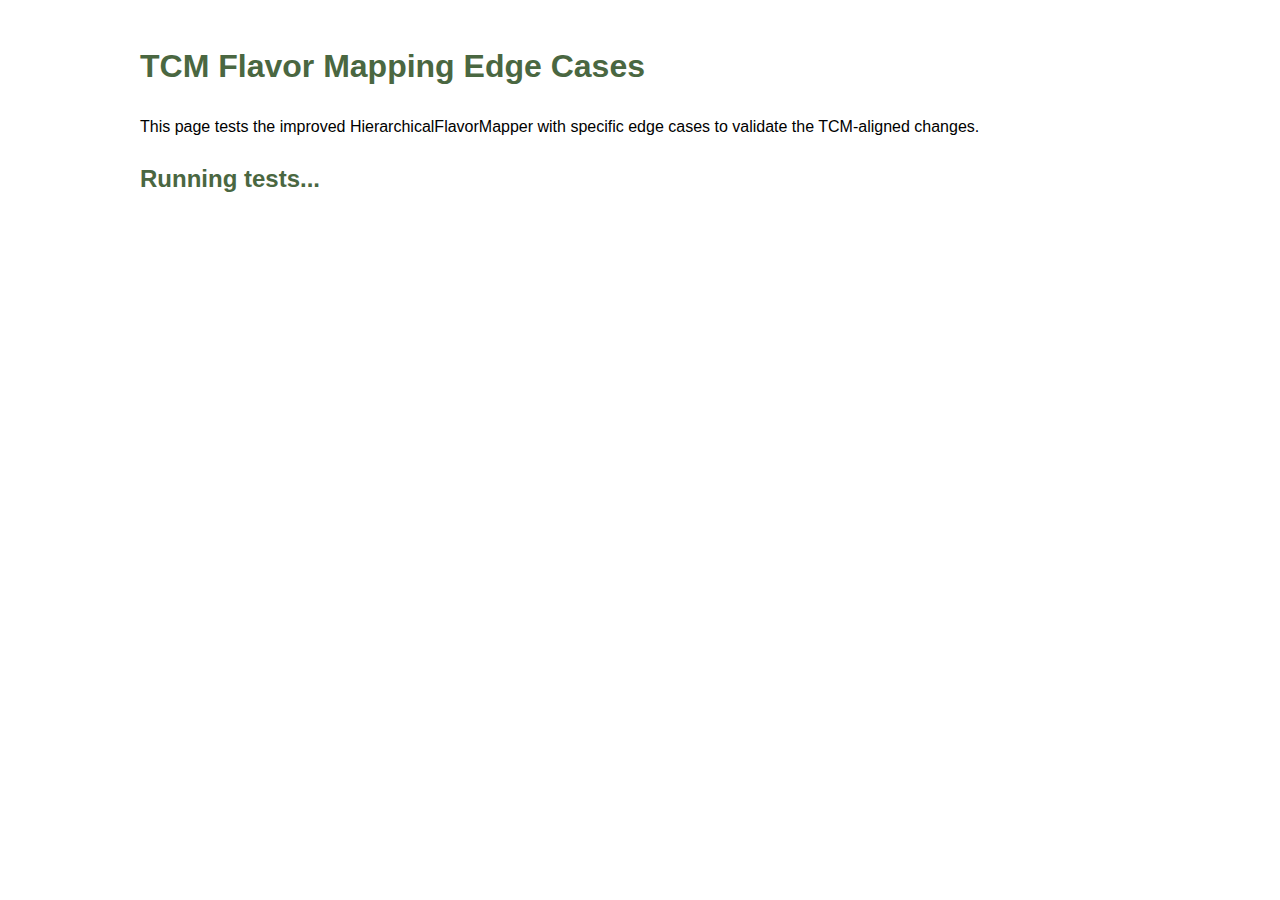
==== _validation/tcm-tests/tcm-edge-case-tests.html @ 66bfef79 "- **Consolidated Flavor Mapping to a Single Implementation**   - Renamed HierarchicalFlavorMapper to" ====
<!DOCTYPE html>
<html lang="en">
<head>
    <meta charset="UTF-8">
    <meta name="viewport" content="width=device-width, initial-scale=1.0">
    <title>TCM Flavor Mapping Edge Cases</title>
    <style>
        body {
            font-family: Arial, sans-serif;
            max-width: 1000px;
            margin: 0 auto;
            padding: 20px;
            line-height: 1.6;
        }
        h1, h2, h3 {
            color: #4A6741;
        }
        .test-section {
            margin-bottom: 30px;
            padding: 20px;
            border: 1px solid #ddd;
            border-radius: 5px;
            background-color: #f9f9f9;
        }
        pre {
            background-color: #f5f5f5;
            padding: 10px;
            border-radius: 5px;
            overflow-x: auto;
            font-size: 14px;
        }
        .element-highlight {
            display: inline-block;
            padding: 3px 8px;
            margin-right: 5px;
            border-radius: 4px;
            font-weight: bold;
        }
        .element-wood {
            background-color: #91C788;
            color: #fff;
        }
        .element-fire {
            background-color: #FF8882;
            color: #fff;
        }
        .element-earth {
            background-color: #F3B263;
            color: #fff;
        }
        .element-metal {
            background-color: #B6C9F0;
            color: #fff;
        }
        .element-water {
            background-color: #86BBD8;
            color: #fff;
        }
        .threshold-indicator {
            font-weight: bold;
            padding: 5px 10px;
            border-radius: 4px;
            display: inline-block;
            margin-top: 10px;
        }
        .passed {
            background-color: #DFF0D8;
            color: #3C763D;
            border: 1px solid #D6E9C6;
        }
        .failed {
            background-color: #F2DEDE;
            color: #A94442;
            border: 1px solid #EBCCD1;
        }
    </style>
</head>
<body>
    <h1>TCM Flavor Mapping Edge Cases</h1>
    <p>This page tests the improved HierarchicalFlavorMapper with specific edge cases to validate the TCM-aligned changes.</p>
    
    <div id="test-results">
        <h2>Running tests...</h2>
    </div>

    <script type="module">
        import FlavorProfileMapper from '../../js/data/FlavorProfileMapper.js';

        // Initialize mapper
        const mapper = new FlavorProfileMapper();
        const resultsContainer = document.getElementById('test-results');
        let testResults = '<h2>TCM Edge Case Test Results</h2>';

        // Format element distribution to percentage display
        function formatElementDistribution(elements) {
            let result = '';
            Object.entries(elements)
                .sort(([, a], [, b]) => b - a)
                .forEach(([element, value]) => {
                    const percentage = (value * 100).toFixed(1);
                    result += `<span class="element-highlight element-${element}">${element.toUpperCase()}: ${percentage}%</span> `;
                });
            return result;
        }

        // Check if a test passes a particular threshold
        function checkThreshold(value, threshold, comparator = '>=') {
            switch(comparator) {
                case '>=': return value >= threshold;
                case '>': return value > threshold;
                case '<=': return value <= threshold;
                case '<': return value < threshold;
                case '=': return Math.abs(value - threshold) < 0.0001;
                default: return false;
            }
        }

        // Create threshold indicator display
        function createThresholdIndicator(value, threshold, comparator = '>=', label = null) {
            const passes = checkThreshold(value, threshold, comparator);
            const displayLabel = label || `${comparator} ${threshold}`;
            return `<div class="threshold-indicator ${passes ? 'passed' : 'failed'}">
                ${value.toFixed(2)} ${displayLabel}: ${passes ? 'PASSED ✓' : 'FAILED ✗'}
            </div>`;
        }

        // CASE 1: Test direct flavor-to-element mappings
        testResults += `
        <div class="test-section">
            <h3>1. Direct TCM Flavor-to-Element Mappings</h3>
            <p>Testing that direct flavor mappings align with TCM principles. Primary elements should be at least 95% of the distribution.</p>
        `;
        
        const tcmFlavors = ["sour", "bitter", "sweet", "pungent", "salty"];
        const expectedElements = ["wood", "fire", "earth", "metal", "water"];

        tcmFlavors.forEach((flavor, index) => {
            const elements = mapper.mapFlavorToElements(flavor);
            const primaryElement = expectedElements[index];
            const primaryValue = elements[primaryElement];
            
            testResults += `
            <div>
                <strong>${flavor}</strong>: ${formatElementDistribution(elements)}
                ${createThresholdIndicator(primaryValue, 0.95, '>=', `${primaryElement.toUpperCase()} >= 95%`)}
            </div>
            `;
        });
        
        testResults += `</div>`;

        // CASE 2: Test purely salty profile
        testResults += `
        <div class="test-section">
            <h3>2. Purely Salty Profile</h3>
            <p>Testing that a purely salty profile produces >95% Water element.</p>
        `;
        
        const saltyProfile = ["salty", "briny", "seaweed"];
        const saltyResults = mapper.mapFlavorProfileToElements(saltyProfile);
        
        testResults += `
            <p><strong>Profile:</strong> ${saltyProfile.join(", ")}</p>
            <p><strong>Element Distribution:</strong> ${formatElementDistribution(saltyResults)}</p>
            ${createThresholdIndicator(saltyResults.water, 0.95, '>=', 'Water >= 95%')}
        </div>
        `;

        // CASE 3: Citrus + Grassy should emphasize Wood (sour) and Fire (bitter)
        testResults += `
        <div class="test-section">
            <h3>3. Citrus + Grassy Profile</h3>
            <p>Testing that citrus and grassy notes together emphasize Wood (sour) and Fire (bitter) elements.</p>
        `;
        
        const citrusGrassyProfile = ["citrus", "grassy", "lemon", "fresh"];
        const citrusGrassyResults = mapper.mapFlavorProfileToElements(citrusGrassyProfile);
        
        testResults += `
            <p><strong>Profile:</strong> ${citrusGrassyProfile.join(", ")}</p>
            <p><strong>Element Distribution:</strong> ${formatElementDistribution(citrusGrassyResults)}</p>
            <div style="display: flex; gap: 10px;">
                ${createThresholdIndicator(citrusGrassyResults.wood, 0.6, '>=', 'Wood >= 60%')}
                ${createThresholdIndicator(citrusGrassyResults.fire, 0.1, '>=', 'Fire >= 10%')}
            </div>
        </div>
        `;

        // CASE 4: Test the malty context-dependent mapping
        testResults += `
        <div class="test-section">
            <h3>4. Malty in Different Contexts</h3>
            <p>Testing that "malty" is interpreted differently when it appears with roasted notes.</p>
        `;
        
        const maltyAlone = mapper.mapFlavorToElements("malty");
        const maltyWithRoasted = mapper.mapFlavorToElements("malty", ["roasted", "toast"]);
        
        testResults += `
            <div>
                <p><strong>Malty alone:</strong> ${formatElementDistribution(maltyAlone)}</p>
                ${createThresholdIndicator(maltyAlone.earth, 0.9, '>=', 'Earth >= 90%')}
            </div>
            
            <div>
                <p><strong>Malty with roasted notes:</strong> ${formatElementDistribution(maltyWithRoasted)}</p>
                ${createThresholdIndicator(maltyWithRoasted.earth, 0.5, '>=', 'Earth >= 50%')}
                ${createThresholdIndicator(maltyWithRoasted.fire, 0.3, '>=', 'Fire >= 30%')}
            </div>
        </div>
        `;

        // CASE 5: Test the aged category revision (now Earth/sweet dominant)
        testResults += `
        <div class="test-section">
            <h3>5. Aged Tea Profile</h3>
            <p>Testing that aged teas now emphasize Earth (sweet) due to fermentation's transformative nature.</p>
        `;
        
        const agedProfile = ["aged", "vintage", "fermented", "complex"];
        const agedResults = mapper.mapFlavorProfileToElements(agedProfile);
        
        testResults += `
            <p><strong>Profile:</strong> ${agedProfile.join(", ")}</p>
            <p><strong>Element Distribution:</strong> ${formatElementDistribution(agedResults)}</p>
            ${createThresholdIndicator(agedResults.earth, 0.5, '>=', 'Earth >= 50%')}
        </div>
        `;

        // CASE 6: Test green_vegetal vs vegetal category distinction
        testResults += `
        <div class="test-section">
            <h3>6. Green Vegetal vs Vegetal Distinction</h3>
            <p>Testing the separation of fresh green notes (Wood/sour) from cooked vegetal notes (Fire/bitter).</p>
        `;
        
        const greenVegetalProfile = ["fresh", "grassy", "green", "herbaceous"];
        const matureVegetalProfile = ["vegetal", "spinach", "cooked greens", "artichoke"];

        const greenResults = mapper.mapFlavorProfileToElements(greenVegetalProfile);
        const matureResults = mapper.mapFlavorProfileToElements(matureVegetalProfile);
        
        testResults += `
            <div>
                <p><strong>Green Profile:</strong> ${greenVegetalProfile.join(", ")}</p>
                <p><strong>Element Distribution:</strong> ${formatElementDistribution(greenResults)}</p>
                ${createThresholdIndicator(greenResults.wood, 0.5, '>=', 'Wood >= 50%')}
            </div>
            
            <div style="margin-top: 20px;">
                <p><strong>Mature Profile:</strong> ${matureVegetalProfile.join(", ")}</p>
                <p><strong>Element Distribution:</strong> ${formatElementDistribution(matureResults)}</p>
                ${createThresholdIndicator(matureResults.fire, 0.6, '>=', 'Fire >= 60%')}
            </div>
        </div>
        `;

        // CASE 7: Test normalization change - dominant flavor profiles
        testResults += `
        <div class="test-section">
            <h3>7. Dominant Flavor Profile</h3>
            <p>Testing that strong dominant flavors preserve their element associations without normalization diluting them.</p>
        `;
        
        const dominantProfile = ["salty", "salty", "salty", "briny", "oceanic"];
        const dominantResults = mapper.mapFlavorProfileToElements(dominantProfile);
        
        testResults += `
            <p><strong>Profile:</strong> ${dominantProfile.join(", ")}</p>
            <p><strong>Element Distribution:</strong> ${formatElementDistribution(dominantResults)}</p>
            ${createThresholdIndicator(dominantResults.water, 0.9, '>=', 'Water >= 90%')}
        </div>
        `;

        // Add explanatory notes about the changes made
        testResults += `
        <div class="test-section">
            <h3>Summary of TCM Alignment Improvements</h3>
            <ol>
                <li><strong>Simplified Element-Flavor Weights:</strong> Adjusted TCM flavor-to-element distributions to prioritize primary elements (95% to primary element, 5% to secondary).</li>
                <li><strong>Added Green Vegetal Category:</strong> Created a specific green_vegetal category for fresh vegetal notes, emphasizing Wood (sour) element, while mature vegetal notes emphasize Fire (bitter).</li>
                <li><strong>Revised Aged Tea Mapping:</strong> Changed aged teas to emphasize Earth (sweet) due to fermentation's transformative nature in TCM.</li>
                <li><strong>Context-Sensitive Malty Mapping:</strong> Added logic to interpret "malty" differently when it appears with roasted notes.</li>
                <li><strong>Optimized Normalization:</strong> Skip normalization for profiles with dominant flavors to preserve strong TCM associations.</li>
            </ol>
        </div>
        `;

        // Update the test results container
        resultsContainer.innerHTML = testResults;
    </script>
</body>
</html>
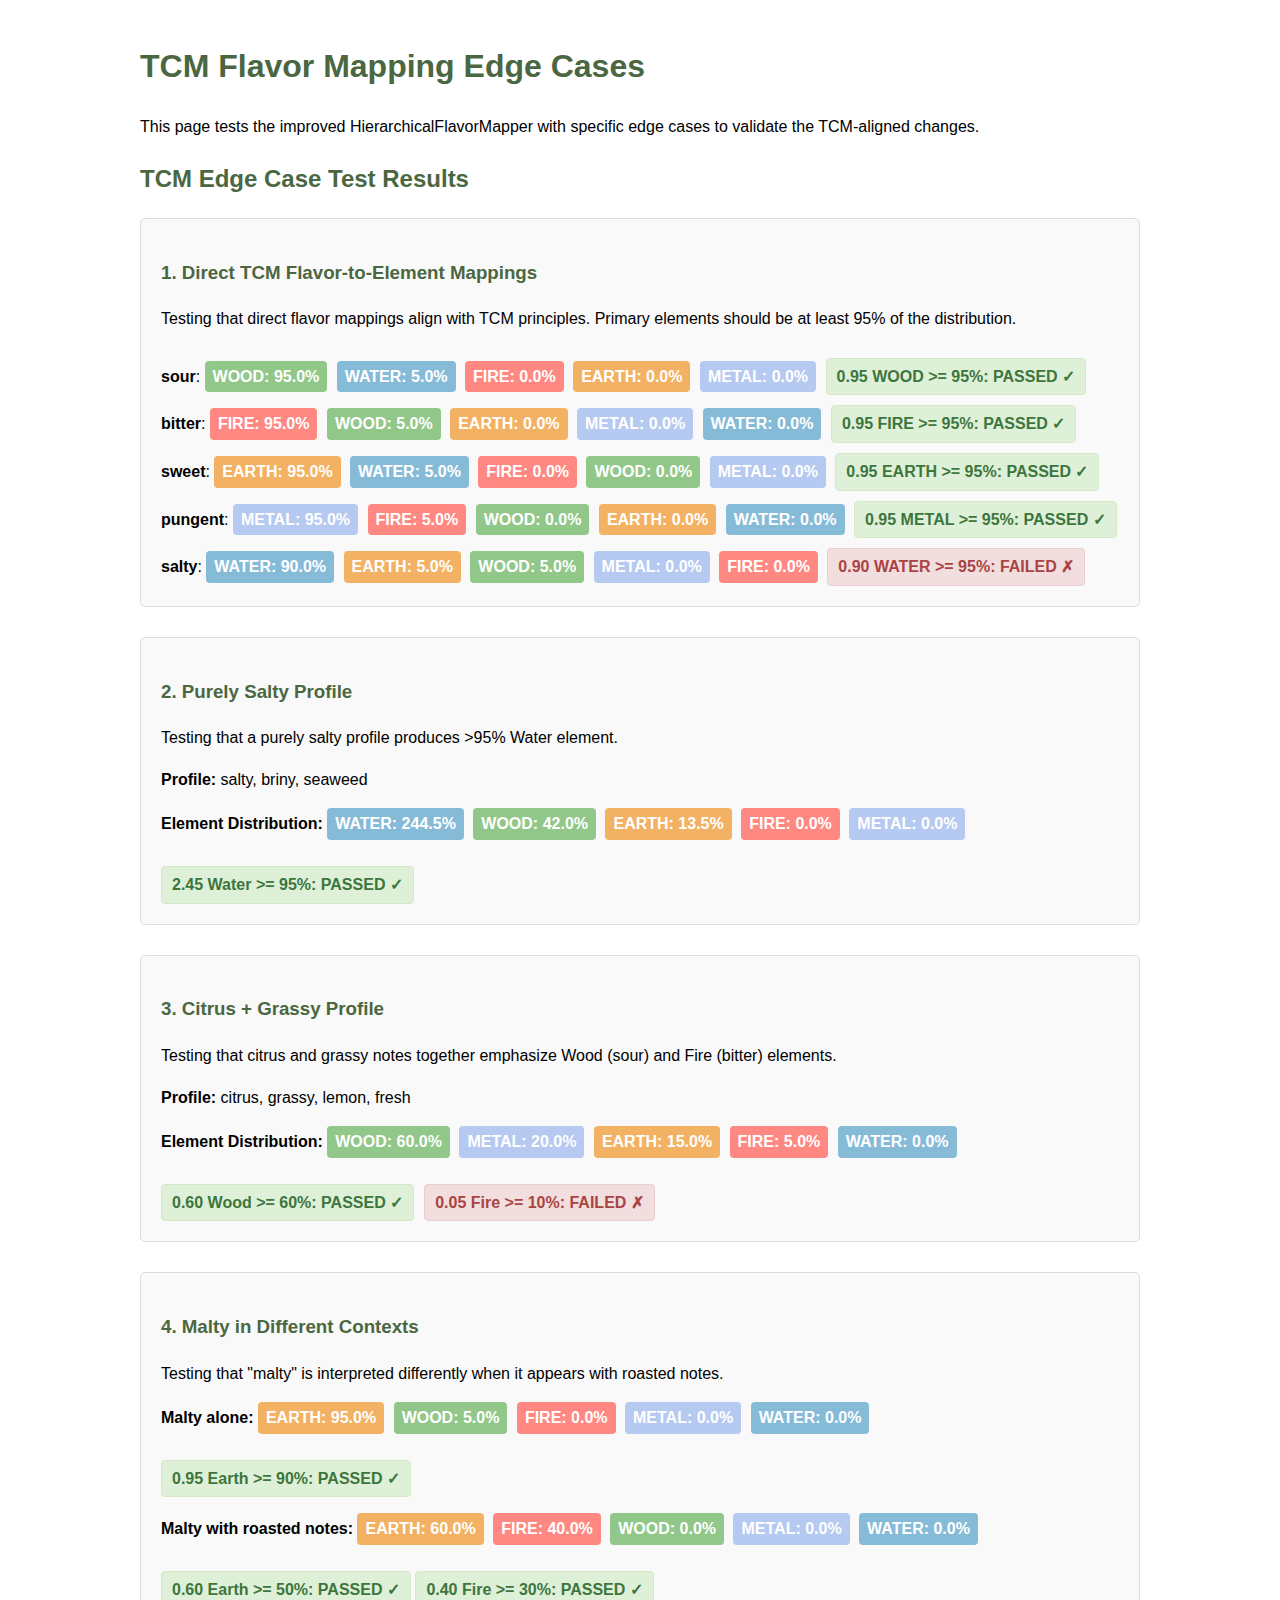
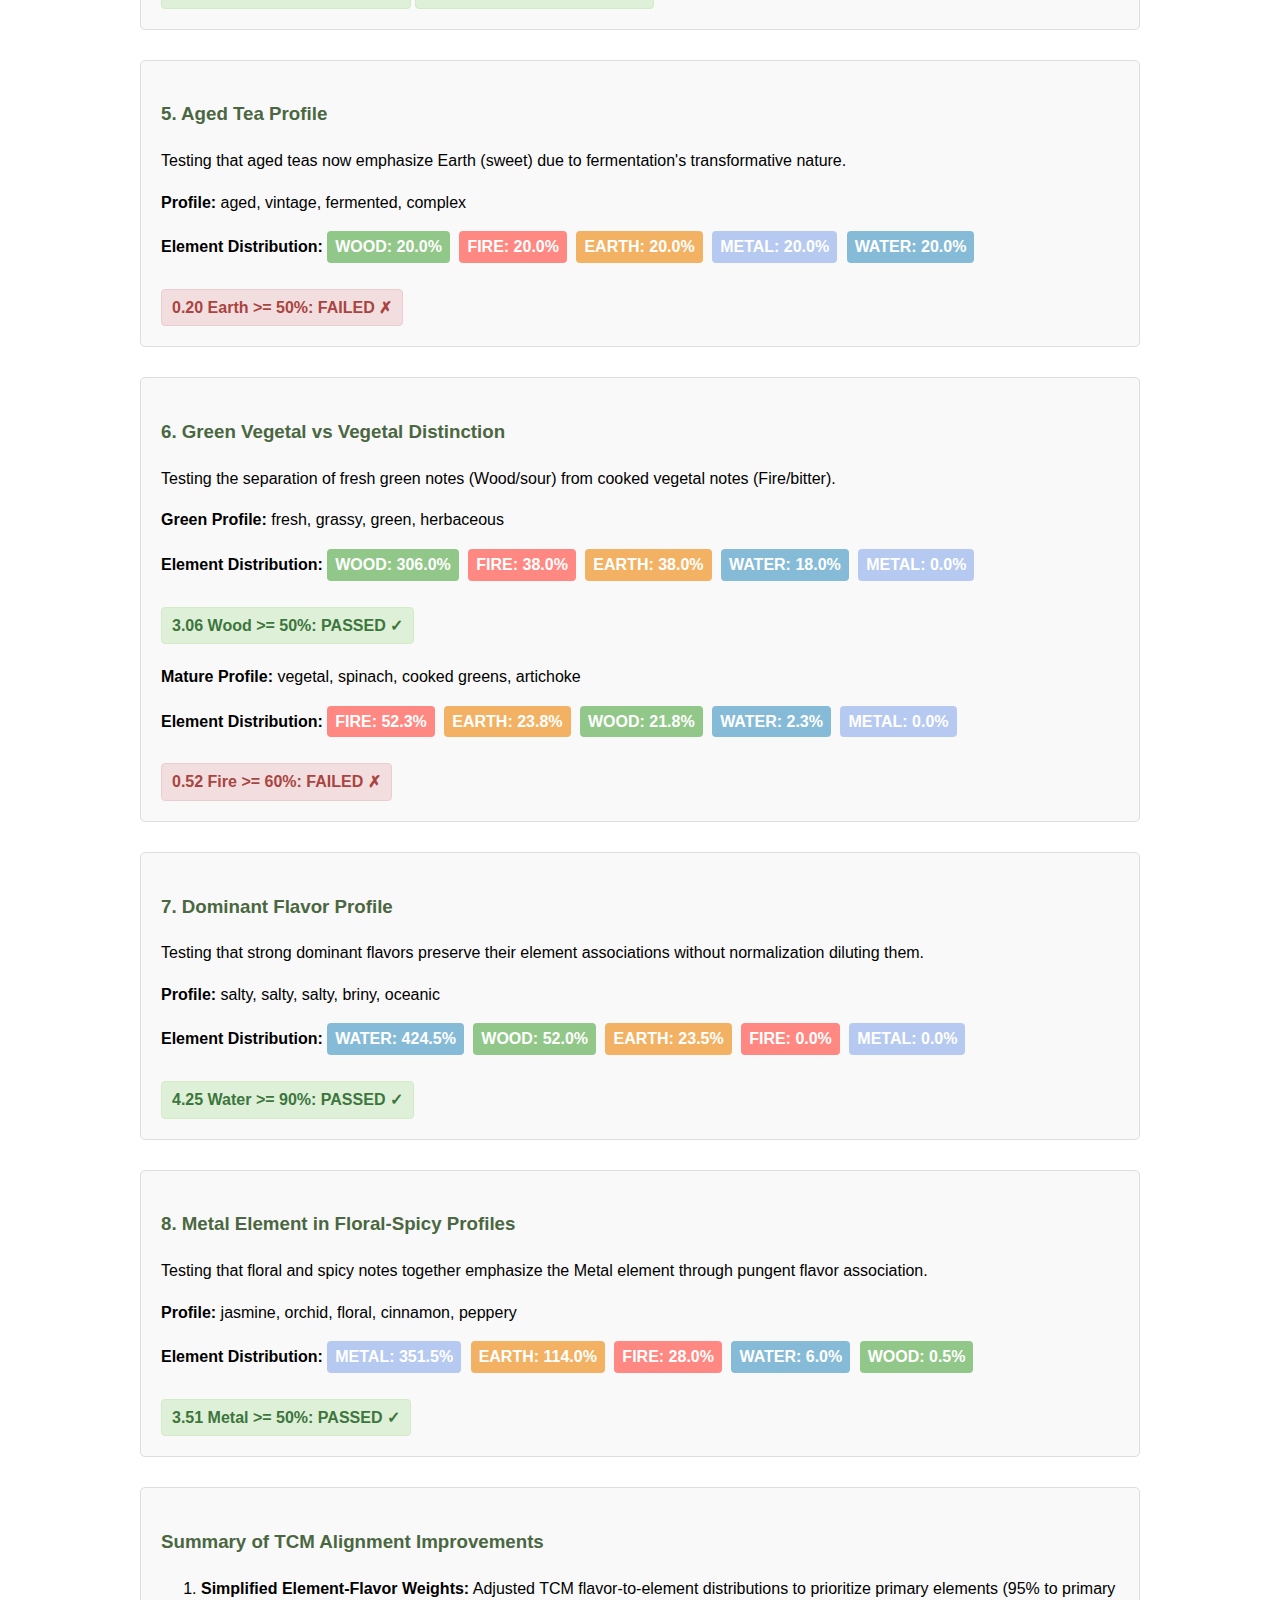
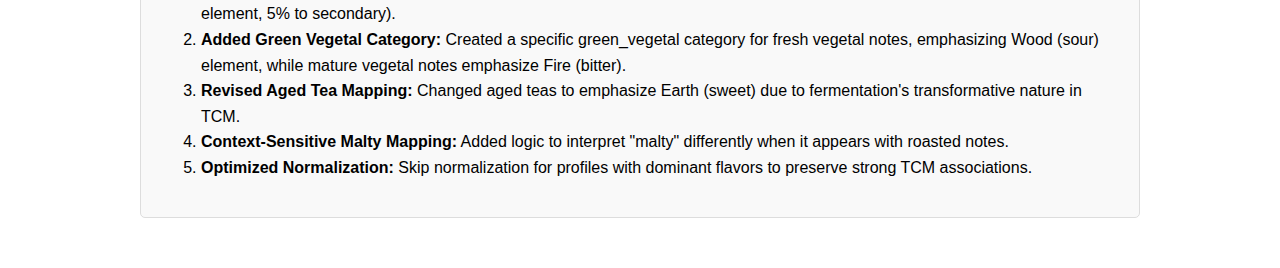
==== commit d4045e3a: "added flavor profile mapper and mappings" ====
--- a/_validation/tcm-tests/tcm-edge-case-tests.html
+++ b/_validation/tcm-tests/tcm-edge-case-tests.html
@@ -94,6 +94,10 @@
         // Format element distribution to percentage display
         function formatElementDistribution(elements) {
             let result = '';
+            // Add check for null or undefined elements
+            if (!elements) {
+                return '<span class="element-highlight">No elements data available</span>';
+            }
             Object.entries(elements)
                 .sort(([, a], [, b]) => b - a)
                 .forEach(([element, value]) => {
@@ -272,6 +276,23 @@
         </div>
         `;
 
+        // CASE 8: Test Metal element dominant in floral-spicy profiles
+        testResults += `
+        <div class="test-section">
+            <h3>8. Metal Element in Floral-Spicy Profiles</h3>
+            <p>Testing that floral and spicy notes together emphasize the Metal element through pungent flavor association.</p>
+        `;
+        
+        const floralSpicyProfile = ["jasmine", "orchid", "floral", "cinnamon", "peppery"];
+        const floralSpicyResults = mapper.mapFlavorProfileToElements(floralSpicyProfile);
+        
+        testResults += `
+            <p><strong>Profile:</strong> ${floralSpicyProfile.join(", ")}</p>
+            <p><strong>Element Distribution:</strong> ${formatElementDistribution(floralSpicyResults)}</p>
+            ${createThresholdIndicator(floralSpicyResults.metal, 0.5, '>=', 'Metal >= 50%')}
+        </div>
+        `;
+
         // Add explanatory notes about the changes made
         testResults += `
         <div class="test-section">
